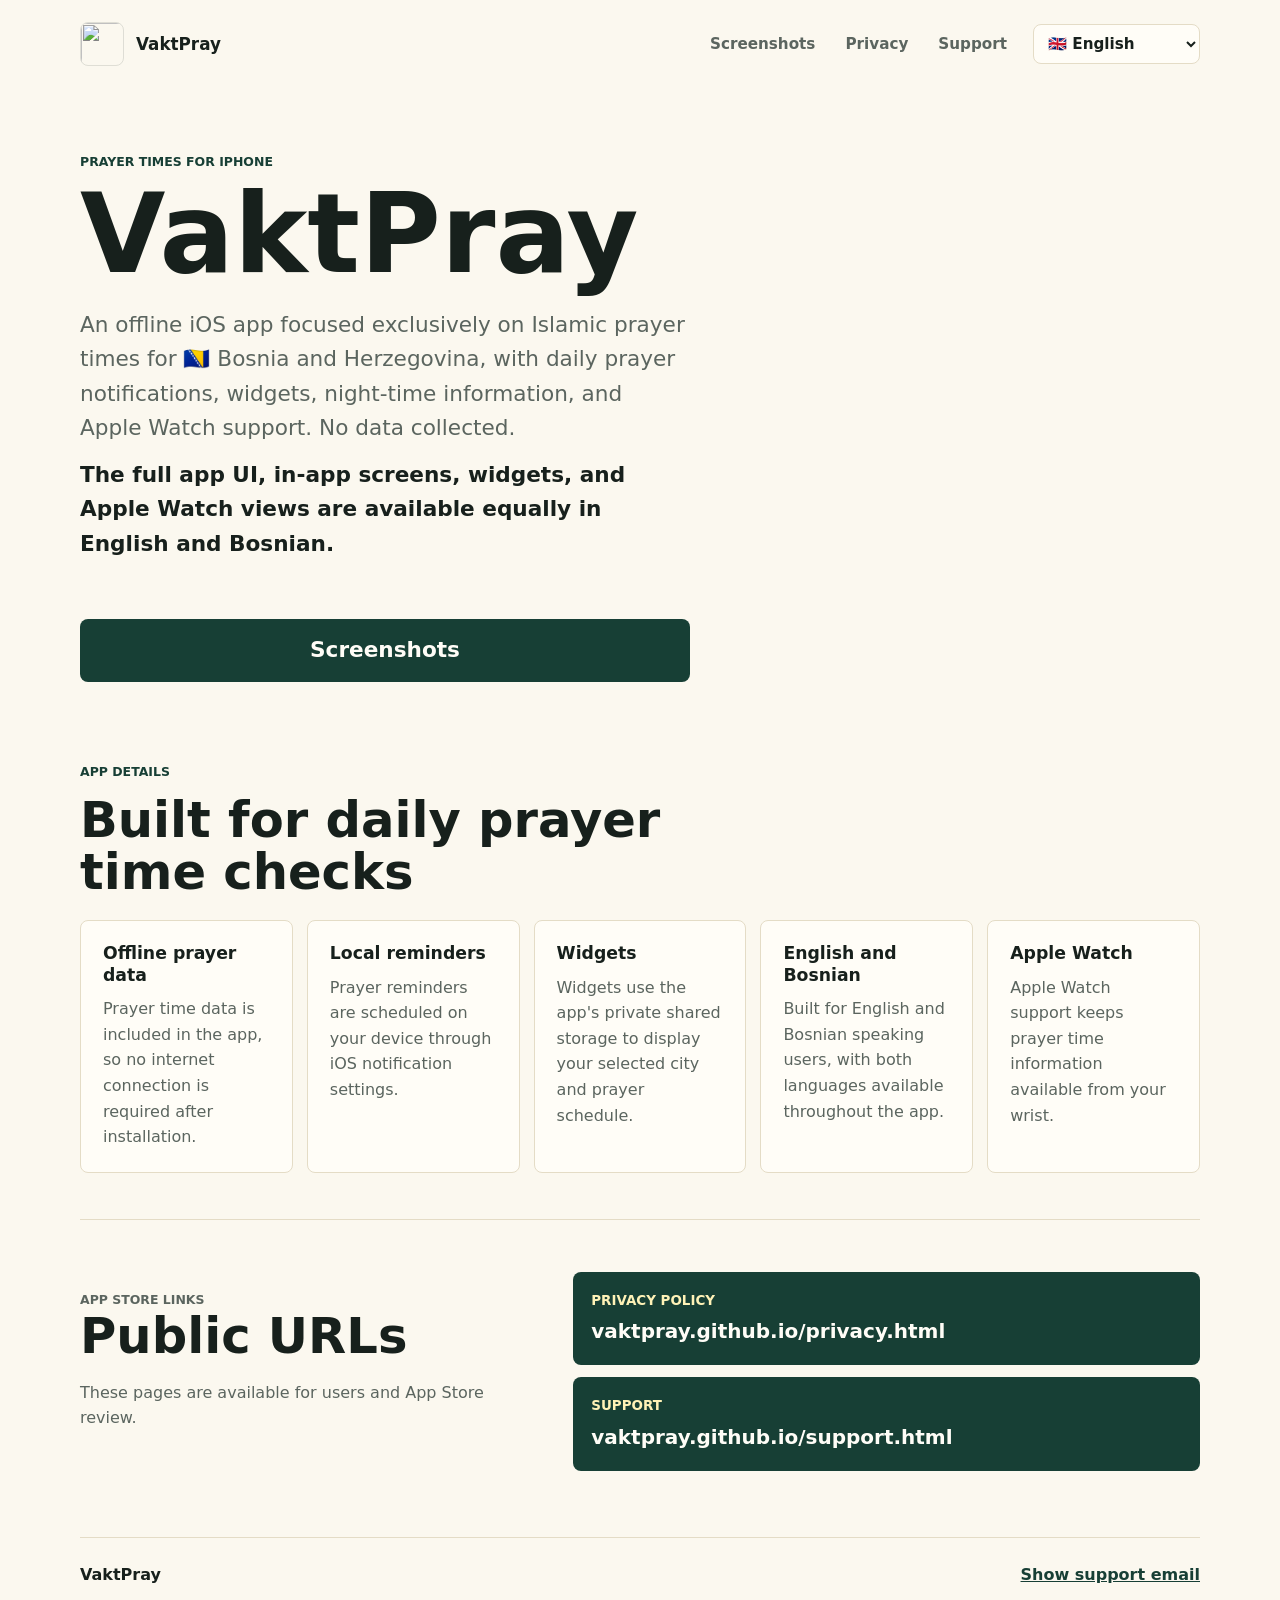
==== index.html @ 504e93a0 "Highlight bilingual app support" ====
<!doctype html>
<html lang="en">
<head>
  <meta charset="utf-8">
  <meta name="viewport" content="width=device-width, initial-scale=1">
  <title>VaktPray</title>
  <meta name="description" content="VaktPray is an offline iOS app focused exclusively on Islamic prayer times for 🇧🇦 Bosnia and Herzegovina, with notifications, widgets, night-time information, and Apple Watch support.">
  <link rel="canonical" href="https://vaktpray.github.io/">
  <link rel="icon" href="assets/vaktpray-icon.jpg">
  <link rel="apple-touch-icon" href="assets/vaktpray-icon.jpg">
  <link rel="stylesheet" href="assets/styles.css">
  <script src="assets/i18n.js" defer></script>
  <script src="assets/contact.js" defer></script>
</head>
<body data-page="home">
  <header class="site-header">
    <a class="brand" href="/" aria-label="VaktPray home">
      <img src="assets/vaktpray-icon.jpg" width="44" height="44" alt="">
      <span>VaktPray</span>
    </a>
    <div class="header-actions">
      <nav aria-label="Main navigation">
        <a href="screenshots.html" data-i18n="common.screenshots">Screenshots</a>
        <a href="privacy.html" data-i18n="common.privacy">Privacy</a>
        <a href="support.html" data-i18n="common.support">Support</a>
      </nav>
      <label class="language-switch">
        <span class="visually-hidden" data-i18n="common.language">Language</span>
        <select id="language-select" aria-label="Language" data-i18n-aria-label="common.language">
          <option value="en">🇬🇧 English</option>
          <option value="bs">🇧🇦 Bosanski</option>
        </select>
      </label>
    </div>
  </header>

  <main>
    <section class="hero">
      <div class="hero-copy">
        <p class="eyebrow" data-i18n="home.heroEyebrow">Prayer times for iPhone</p>
        <h1>VaktPray</h1>
        <p class="lede">
          <span data-i18n="home.heroText">An offline iOS app focused exclusively on Islamic prayer times for 🇧🇦 Bosnia and Herzegovina, with daily prayer notifications, widgets, night-time information, and Apple Watch support. No data collected.</span>
          <strong class="lede-emphasis" data-i18n="home.languageAvailability">The full app UI, in-app screens, widgets, and Apple Watch views are available equally in English and Bosnian.</strong>
        </p>
      </div>
    </section>

    <section class="screenshots-cta" aria-label="Screenshots">
      <a class="screenshots-button" href="screenshots.html" data-i18n="home.screenshotsButton">Screenshots</a>
    </section>

    <section class="overview" aria-labelledby="overview-title">
      <div class="section-heading">
        <p class="eyebrow" data-i18n="home.detailsEyebrow">App Details</p>
        <h2 id="overview-title" data-i18n="home.detailsTitle">Built for daily prayer time checks</h2>
      </div>
      <div class="feature-grid">
        <article class="feature-card">
          <h3 data-i18n="home.offlineTitle">Offline prayer data</h3>
          <p data-i18n="home.offlineBody">Prayer time data is included in the app, so no internet connection is required after installation.</p>
        </article>
        <article class="feature-card">
          <h3 data-i18n="home.remindersTitle">Local reminders</h3>
          <p data-i18n="home.remindersBody">Prayer reminders are scheduled on your device through iOS notification settings.</p>
        </article>
        <article class="feature-card">
          <h3 data-i18n="home.widgetsTitle">Widgets</h3>
          <p data-i18n="home.widgetsBody">Widgets use the app's private shared storage to display your selected city and prayer schedule.</p>
        </article>
        <article class="feature-card">
          <h3 data-i18n="home.languagesTitle">English and Bosnian</h3>
          <p data-i18n="home.languagesBody">Built for English and Bosnian speaking users, with both languages available throughout the app.</p>
        </article>
        <article class="feature-card">
          <h3 data-i18n="home.watchTitle">Apple Watch</h3>
          <p data-i18n="home.watchBody">Apple Watch support keeps prayer time information available from your wrist.</p>
        </article>
      </div>
    </section>

    <section class="split-section" aria-labelledby="links-title">
      <div>
        <p class="eyebrow" data-i18n="home.linksEyebrow">App Store Links</p>
        <h2 id="links-title" data-i18n="home.linksTitle">Public URLs</h2>
        <p data-i18n="home.linksBody">These pages are available for users and App Store review.</p>
      </div>
      <div class="link-list">
        <a href="privacy.html">
          <span data-i18n="common.privacyPolicy">Privacy Policy</span>
          <strong>vaktpray.github.io/privacy.html</strong>
        </a>
        <a href="support.html">
          <span data-i18n="common.support">Support</span>
          <strong>vaktpray.github.io/support.html</strong>
        </a>
      </div>
    </section>
  </main>

  <footer class="site-footer">
    <span>VaktPray</span>
    <a class="js-support-email" href="#support-email">Show support email</a>
  </footer>
</body>
</html>
---- assets/styles.css ----
:root {
  --ink: #17201c;
  --muted: #5b655f;
  --soft: #fbf8ef;
  --paper: #fffdf7;
  --line: #e4dcc6;
  --green: #173f35;
  --green-deep: #102c26;
  --gold: #eeb909;
  --gold-soft: #fff2b7;
  --shadow: 0 24px 70px rgba(23, 32, 28, 0.16);
  color-scheme: light;
}

* {
  box-sizing: border-box;
}

html {
  scroll-behavior: smooth;
}

body {
  margin: 0;
  background: var(--soft);
  color: var(--ink);
  font-family: Inter, ui-sans-serif, system-ui, -apple-system, BlinkMacSystemFont, "Segoe UI", sans-serif;
  line-height: 1.6;
}

img {
  display: block;
  max-width: 100%;
}

a {
  color: inherit;
}

.site-header {
  display: flex;
  align-items: center;
  justify-content: space-between;
  gap: 24px;
  width: min(1120px, calc(100% - 32px));
  margin: 0 auto;
  padding: 22px 0;
}

.header-actions {
  display: flex;
  align-items: center;
  gap: 14px;
}

.brand {
  display: inline-flex;
  align-items: center;
  gap: 12px;
  color: var(--ink);
  font-size: 1.05rem;
  font-weight: 800;
  text-decoration: none;
}

.brand img {
  width: 44px;
  height: 44px;
  border: 1px solid rgba(23, 32, 28, 0.12);
  border-radius: 8px;
}

nav {
  display: flex;
  align-items: center;
  gap: 6px;
}

nav a {
  border-radius: 8px;
  color: var(--muted);
  font-size: 0.95rem;
  font-weight: 700;
  padding: 8px 12px;
  text-decoration: none;
}

nav a:hover,
nav a[aria-current="page"] {
  background: #efe7d1;
  color: var(--ink);
}

.language-switch select {
  min-height: 40px;
  background: var(--paper);
  border: 1px solid var(--line);
  border-radius: 8px;
  color: var(--ink);
  font: inherit;
  font-size: 0.95rem;
  font-weight: 800;
  padding: 7px 34px 7px 10px;
}

.language-switch select:focus {
  outline: 2px solid var(--gold);
  outline-offset: 2px;
}

.visually-hidden {
  position: absolute;
  width: 1px;
  height: 1px;
  margin: -1px;
  clip: rect(0, 0, 0, 0);
  overflow: hidden;
  padding: 0;
  white-space: nowrap;
  border: 0;
}

.hero,
.screenshots-cta,
.overview,
.split-section,
.support-hero,
.support-details,
.screenshots-page,
.document {
  width: min(1120px, calc(100% - 32px));
  margin: 0 auto;
}

.hero {
  padding: 64px 0 58px;
}

.hero-copy {
  max-width: 760px;
}

.eyebrow {
  margin: 0 0 12px;
  color: var(--green);
  font-size: 0.78rem;
  font-weight: 900;
  letter-spacing: 0;
  text-transform: uppercase;
}

h1,
h2,
h3,
p {
  overflow-wrap: break-word;
}

h1 {
  margin: 0;
  font-size: clamp(3.6rem, 10vw, 6.9rem);
  line-height: 0.92;
  letter-spacing: 0;
}

h2 {
  margin: 0;
  font-size: clamp(2rem, 4vw, 3.1rem);
  line-height: 1.05;
  letter-spacing: 0;
}

h3 {
  margin: 0 0 10px;
  font-size: 1.08rem;
  line-height: 1.25;
}

.lede {
  max-width: 610px;
  margin: 22px 0 0;
  color: var(--muted);
  font-size: clamp(1.08rem, 2vw, 1.35rem);
}

.lede-emphasis {
  display: block;
  margin-top: 12px;
  color: var(--ink);
  font-weight: 900;
}

.screenshots-cta {
  padding: 0 0 34px;
}

.screenshots-button {
  display: inline-flex;
  align-items: center;
  justify-content: center;
  width: min(100%, 610px);
  min-height: 62px;
  background: var(--green);
  border-radius: 8px;
  color: #fffdf7;
  font-size: clamp(1.05rem, 2vw, 1.35rem);
  font-weight: 900;
  padding: 14px 26px;
  text-decoration: none;
}

.screenshots-button:hover {
  background: var(--green-deep);
}

.overview,
.support-details {
  padding: 46px 0;
}

.section-heading {
  max-width: 720px;
  margin-bottom: 22px;
}

.feature-grid {
  display: grid;
  grid-template-columns: repeat(auto-fit, minmax(210px, 1fr));
  gap: 14px;
}

.feature-grid.two {
  grid-template-columns: repeat(2, minmax(0, 1fr));
}

.feature-card {
  min-height: 180px;
  background: var(--paper);
  border: 1px solid var(--line);
  border-radius: 8px;
  padding: 22px;
}

.feature-card p {
  margin: 0;
  color: var(--muted);
}

.split-section {
  display: grid;
  grid-template-columns: minmax(0, 0.85fr) minmax(280px, 1.15fr);
  gap: 30px;
  align-items: start;
  border-top: 1px solid var(--line);
  padding: 52px 0 66px;
}

.split-section p {
  margin: 18px 0 0;
  color: var(--muted);
}

.link-list {
  display: grid;
  gap: 12px;
}

.link-list a {
  display: grid;
  gap: 4px;
  background: var(--green);
  border-radius: 8px;
  color: #fffdf7;
  padding: 18px;
  text-decoration: none;
}

.link-list a:hover {
  background: var(--green-deep);
}

.link-list span {
  color: var(--gold-soft);
  font-size: 0.84rem;
  font-weight: 800;
  text-transform: uppercase;
}

.link-list strong {
  font-size: clamp(1rem, 2vw, 1.25rem);
}

.site-footer {
  display: flex;
  align-items: center;
  justify-content: space-between;
  gap: 18px;
  width: min(1120px, calc(100% - 32px));
  margin: 0 auto;
  border-top: 1px solid var(--line);
  color: var(--muted);
  padding: 24px 0 34px;
}

.site-footer span {
  color: var(--ink);
  font-weight: 800;
}

.site-footer a {
  color: var(--green);
  font-weight: 800;
}

.document {
  max-width: 860px;
  padding: 50px 0 70px;
}

.document-hero {
  padding-bottom: 28px;
}

.updated {
  color: var(--muted);
  font-size: 0.95rem;
  font-weight: 700;
  margin: 18px 0 0;
}

.policy-block {
  border-top: 1px solid var(--line);
  padding: 30px 0;
}

.policy-block h2 {
  font-size: clamp(1.45rem, 3vw, 2rem);
  margin-bottom: 12px;
}

.policy-block p {
  color: var(--muted);
  margin: 0 0 14px;
}

.policy-block p:last-child {
  margin-bottom: 0;
}

.policy-block a {
  color: var(--green);
  font-weight: 800;
}

.support-hero {
  padding: 64px 0 50px;
}

.support-copy {
  max-width: 760px;
}

.email-link {
  display: inline-flex;
  max-width: 100%;
  margin-top: 28px;
  background: var(--green);
  border-radius: 8px;
  color: #fffdf7;
  font-size: clamp(1rem, 3vw, 1.3rem);
  font-weight: 900;
  overflow-wrap: anywhere;
  padding: 16px 18px;
  text-decoration: none;
}

.email-link:hover {
  background: var(--green-deep);
}

.screenshots-page {
  padding: 50px 0 70px;
}

.screenshots-hero {
  max-width: 780px;
  padding-bottom: 34px;
}

.screenshot-section {
  border-top: 1px solid var(--line);
  padding: 34px 0 44px;
}

.screenshot-section:last-child {
  padding-bottom: 0;
}

.screenshot-section-header {
  max-width: 760px;
  margin-bottom: 22px;
}

.screenshot-section-header h2 {
  font-size: clamp(1.7rem, 3vw, 2.35rem);
}

.screenshot-grid {
  display: grid;
  grid-template-columns: repeat(auto-fit, minmax(200px, 1fr));
  gap: 18px;
  align-items: start;
}

.screenshot-grid.single {
  grid-template-columns: minmax(230px, 360px);
}

.screenshot-card {
  background: var(--paper);
  border: 1px solid var(--line);
  border-radius: 8px;
  padding: 14px;
}

.screenshot-card img {
  width: 100%;
  aspect-ratio: 736 / 1600;
  object-fit: cover;
  object-position: top;
  background: var(--green);
  border: 1px solid rgba(23, 32, 28, 0.12);
  border-radius: 6px;
}

.screenshot-card-wide img {
  aspect-ratio: 906 / 1600;
}

.screenshot-card-watch img {
  aspect-ratio: 1 / 1;
  background: #111;
  object-fit: contain;
  padding: 10px;
}

.screenshot-card h3 {
  margin: 14px 0 8px;
}

.screenshot-card p {
  margin: 0;
  color: var(--muted);
}

@media (max-width: 860px) {
  .split-section {
    grid-template-columns: 1fr;
  }

  .hero {
    padding-top: 34px;
  }

  .feature-grid,
  .feature-grid.two {
    grid-template-columns: 1fr;
  }

  .screenshot-grid.single {
    grid-template-columns: 1fr;
  }
}

@media (max-width: 560px) {
  .site-header,
  .site-footer {
    align-items: flex-start;
    flex-direction: column;
  }

  nav {
    width: 100%;
  }

  .header-actions {
    align-items: stretch;
    flex-direction: column;
    width: 100%;
  }

  nav a {
    flex: 1;
    text-align: center;
  }

  .language-switch,
  .language-switch select {
    width: 100%;
  }

  .feature-card {
    min-height: auto;
  }

  .screenshots-button {
    width: 100%;
  }
}
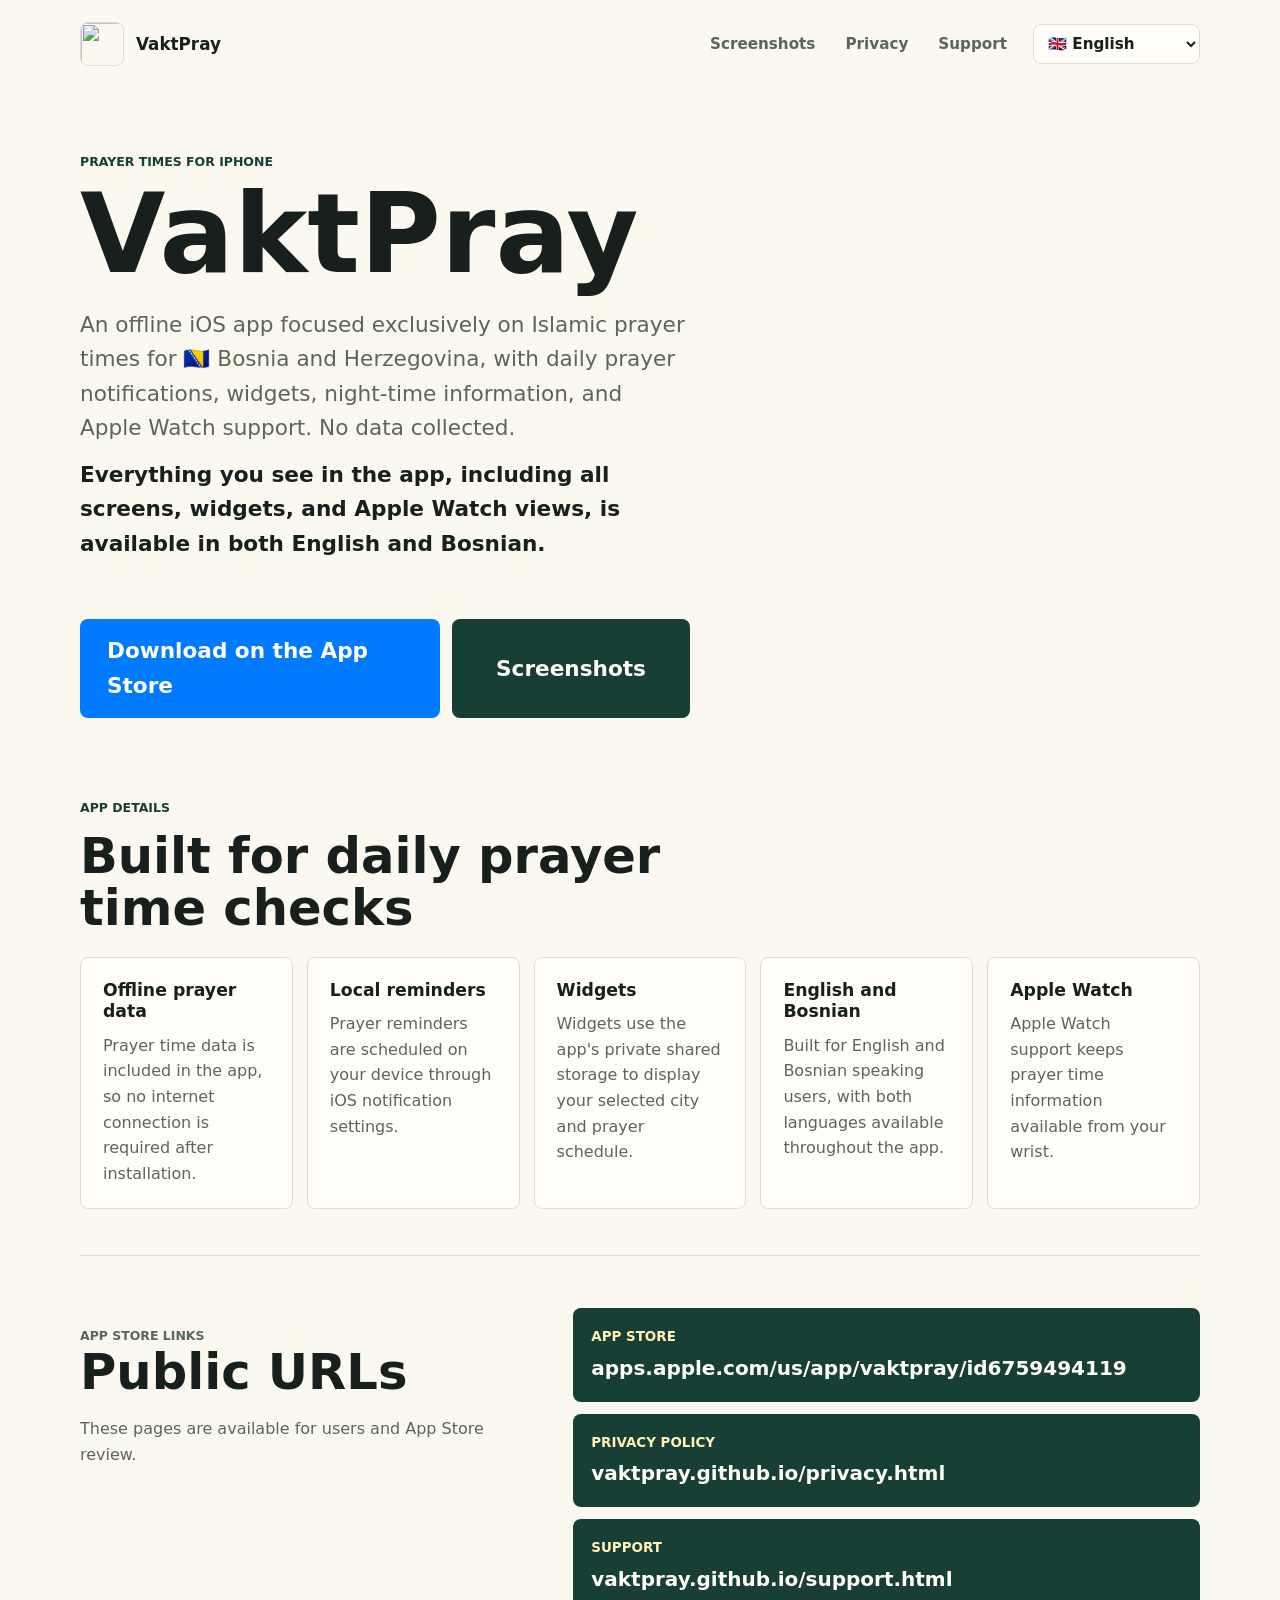
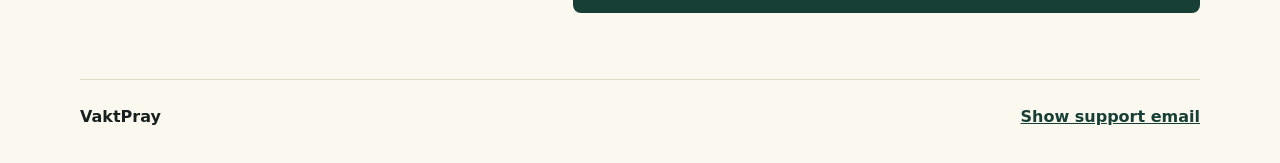
==== commit 323acca2: "Add App Store download link" ====
--- a/index.html
+++ b/index.html
@@ -41,12 +41,13 @@
         <h1>VaktPray</h1>
         <p class="lede">
           <span data-i18n="home.heroText">An offline iOS app focused exclusively on Islamic prayer times for 🇧🇦 Bosnia and Herzegovina, with daily prayer notifications, widgets, night-time information, and Apple Watch support. No data collected.</span>
-          <strong class="lede-emphasis" data-i18n="home.languageAvailability">The full app UI, in-app screens, widgets, and Apple Watch views are available equally in English and Bosnian.</strong>
+          <strong class="lede-emphasis" data-i18n="home.languageAvailability">Everything you see in the app, including all screens, widgets, and Apple Watch views, is available in both English and Bosnian.</strong>
         </p>
       </div>
     </section>
 
-    <section class="screenshots-cta" aria-label="Screenshots">
+    <section class="home-actions" aria-label="App actions">
+      <a class="app-store-button" href="https://apps.apple.com/us/app/vaktpray/id6759494119" target="_blank" rel="noopener" data-i18n="home.appStoreButton">Download on the App Store</a>
       <a class="screenshots-button" href="screenshots.html" data-i18n="home.screenshotsButton">Screenshots</a>
     </section>
 
@@ -86,6 +87,10 @@
         <p data-i18n="home.linksBody">These pages are available for users and App Store review.</p>
       </div>
       <div class="link-list">
+        <a href="https://apps.apple.com/us/app/vaktpray/id6759494119" target="_blank" rel="noopener">
+          <span data-i18n="home.appStoreLinkLabel">App Store</span>
+          <strong>apps.apple.com/us/app/vaktpray/id6759494119</strong>
+        </a>
         <a href="privacy.html">
           <span data-i18n="common.privacyPolicy">Privacy Policy</span>
           <strong>vaktpray.github.io/privacy.html</strong>
--- a/assets/styles.css
+++ b/assets/styles.css
@@ -6,6 +6,8 @@
   --line: #e4dcc6;
   --green: #173f35;
   --green-deep: #102c26;
+  --app-store-blue: #007aff;
+  --app-store-blue-deep: #0068d9;
   --gold: #eeb909;
   --gold-soft: #fff2b7;
   --shadow: 0 24px 70px rgba(23, 32, 28, 0.16);
@@ -121,7 +123,7 @@
 }
 
 .hero,
-.screenshots-cta,
+.home-actions,
 .overview,
 .split-section,
 .support-hero,
@@ -190,23 +192,41 @@
   font-weight: 900;
 }
 
-.screenshots-cta {
+.home-actions {
+  display: flex;
+  flex-wrap: wrap;
+  gap: 12px;
   padding: 0 0 34px;
 }
 
+.app-store-button,
 .screenshots-button {
   display: inline-flex;
   align-items: center;
   justify-content: center;
-  width: min(100%, 610px);
   min-height: 62px;
-  background: var(--green);
-  border-radius: 8px;
-  color: #fffdf7;
+  border: 1px solid transparent;
+  border-radius: 8px;
   font-size: clamp(1.05rem, 2vw, 1.35rem);
   font-weight: 900;
   padding: 14px 26px;
   text-decoration: none;
+}
+
+.app-store-button {
+  width: min(100%, 360px);
+  background: var(--app-store-blue);
+  color: #fffdf7;
+}
+
+.app-store-button:hover {
+  background: var(--app-store-blue-deep);
+}
+
+.screenshots-button {
+  width: min(100%, 238px);
+  background: var(--green);
+  color: #fffdf7;
 }
 
 .screenshots-button:hover {
@@ -288,6 +308,7 @@
 
 .link-list strong {
   font-size: clamp(1rem, 2vw, 1.25rem);
+  overflow-wrap: anywhere;
 }
 
 .site-footer {
@@ -503,6 +524,7 @@
     min-height: auto;
   }
 
+  .app-store-button,
   .screenshots-button {
     width: 100%;
   }
